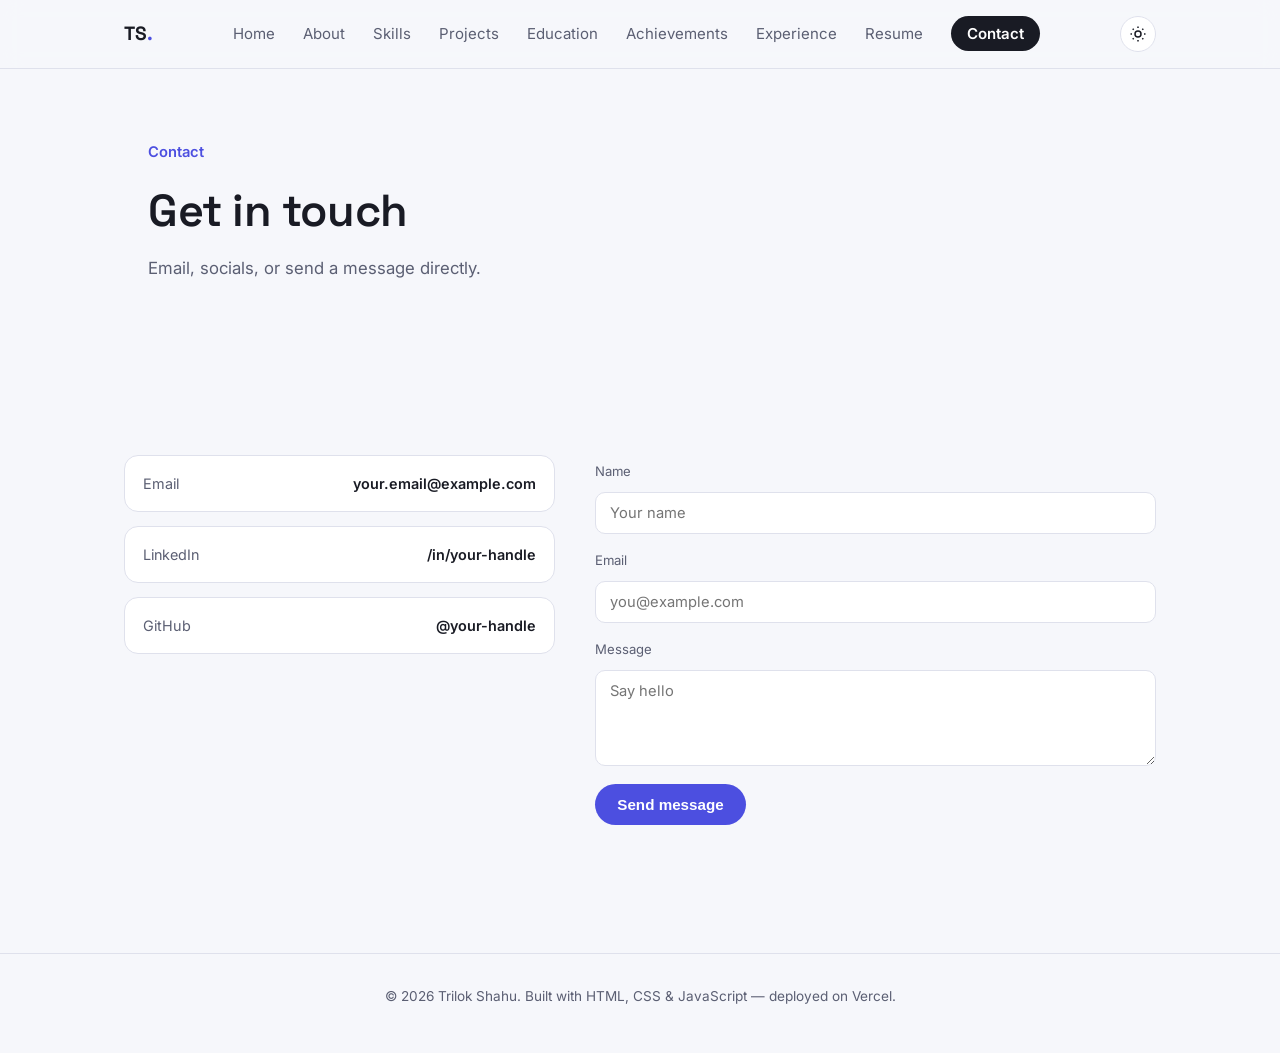
==== contact.html @ d197596f "Add files via upload" ====
<!DOCTYPE html>
<html lang="en">
<head>
<meta charset="UTF-8">
<meta name="viewport" content="width=device-width, initial-scale=1.0">
<title>Contact — Trilok Shahu</title>
<meta name="description" content="Contact Trilok Shahu — email, LinkedIn, GitHub.">
<link rel="preconnect" href="https://fonts.googleapis.com">
<link rel="preconnect" href="https://fonts.gstatic.com" crossorigin>
<link href="https://fonts.googleapis.com/css2?family=Space+Grotesk:wght@500;600;700&family=Inter:wght@400;500;600&display=swap" rel="stylesheet">
<link rel="stylesheet" href="style.css">
</head>
<body>

<div class="noise-bg" aria-hidden="true"></div>
<header class="nav-wrap">
  <nav class="nav" aria-label="Primary">
    <a href="index.html" class="nav-brand">TS<span class="dot">.</span></a>
    <button class="nav-toggle" id="navToggle" aria-label="Toggle menu" aria-expanded="false">
      <span></span><span></span><span></span>
    </button>
    <ul class="nav-links" id="navLinks">
      <li><a href="index.html">Home</a></li>
      <li><a href="about.html">About</a></li>
      <li><a href="skills.html">Skills</a></li>
      <li><a href="projects.html">Projects</a></li>
      <li><a href="education.html">Education</a></li>
      <li><a href="achievements.html">Achievements</a></li>
      <li><a href="experience.html">Experience</a></li>
      <li><a href="resume.html">Resume</a></li>
      <li><a href="contact.html" class="nav-cta is-current">Contact</a></li>
    </ul>
    <button class="theme-toggle" id="themeToggle" aria-label="Toggle dark mode">
      <svg class="icon-sun" width="18" height="18" viewBox="0 0 24 24" fill="none" stroke="currentColor" stroke-width="2"><circle cx="12" cy="12" r="4"/><path d="M12 2v2M12 20v2M4.9 4.9l1.4 1.4M17.7 17.7l1.4 1.4M2 12h2M20 12h2M4.9 19.1l1.4-1.4M17.7 6.3l1.4-1.4"/></svg>
      <svg class="icon-moon" width="18" height="18" viewBox="0 0 24 24" fill="none" stroke="currentColor" stroke-width="2"><path d="M21 12.8A9 9 0 1111.2 3 7 7 0 0021 12.8z"/></svg>
    </button>
  </nav>
</header>

<main>
  <section class="page-header">
    <div class="section-inner">
      <p class="eyebrow">Contact</p>
      <h1>Get in touch</h1>
      <p class="page-desc">Email, socials, or send a message directly.</p>
    </div>
  </section>
  <section class="section">
    <div class="section-inner">
      <div class="contact-grid">
        <div class="contact-links">
          <a href="mailto:your.email@example.com" class="contact-link">
            <span>Email</span><span class="contact-value">your.email@example.com</span>
          </a>
          <a href="https://linkedin.com/in/your-handle" class="contact-link" target="_blank" rel="noopener">
            <span>LinkedIn</span><span class="contact-value">/in/your-handle</span>
          </a>
          <a href="https://github.com/your-handle" class="contact-link" target="_blank" rel="noopener">
            <span>GitHub</span><span class="contact-value">@your-handle</span>
          </a>
        </div>
        <form class="contact-form" id="contactForm">
          <label for="cf-name">Name</label>
          <input id="cf-name" type="text" placeholder="Your name" required>
          <label for="cf-email">Email</label>
          <input id="cf-email" type="email" placeholder="you@example.com" required>
          <label for="cf-message">Message</label>
          <textarea id="cf-message" rows="4" placeholder="Say hello" required></textarea>
          <button type="submit" class="btn btn-primary">Send message</button>
          <p class="form-note" id="formNote"></p>
        </form>
      </div>
    </div>
  </section>

</main>

<footer class="site-footer">
  <p>&copy; <span id="year"></span> Trilok Shahu. Built with HTML, CSS &amp; JavaScript — deployed on Vercel.</p>
</footer>

<script src="script.js"></script>
</body>
</html>
---- style.css ----
/* ===== Tokens ===== */
:root{
  --bg: #F6F7FB;
  --bg-alt: #EEF0F8;
  --surface: #FFFFFF;
  --text: #191B24;
  --text-muted: #5B5F73;
  --border: #DFE1EC;
  --accent: #4C4FE0;
  --accent-2: #E8A23D;
  --accent-soft: #EDEDFC;
  --radius: 14px;
  --shadow: 0 1px 2px rgba(20,20,40,0.04), 0 8px 24px rgba(20,20,40,0.06);
  --max: 1080px;
  --font-head: 'Space Grotesk', 'Inter', sans-serif;
  --font-body: 'Inter', system-ui, sans-serif;
}
:root[data-theme="dark"]{
  --bg: #14151C;
  --bg-alt: #191A23;
  --surface: #1E202B;
  --text: #EDEEF5;
  --text-muted: #9A9DB5;
  --border: #2C2E3C;
  --accent: #8B8DFF;
  --accent-2: #F0B85C;
  --accent-soft: #23243A;
  --shadow: 0 1px 2px rgba(0,0,0,0.2), 0 8px 24px rgba(0,0,0,0.3);
}

*{ box-sizing: border-box; }
html{ scroll-behavior: smooth; }
body{
  margin:0; background: var(--bg); color: var(--text);
  font-family: var(--font-body); line-height: 1.6;
  transition: background 0.3s ease, color 0.3s ease;
}
h1,h2,h3{ font-family: var(--font-head); font-weight: 600; margin: 0 0 0.4em; letter-spacing: -0.01em; }
p{ margin: 0 0 1em; color: var(--text-muted); }
a{ color: inherit; text-decoration: none; }
ul{ margin:0; padding:0; list-style:none; }
img,svg{ display:block; max-width:100%; }

.section-inner{ max-width: var(--max); margin: 0 auto; padding: 0 24px; }
.section{ padding: 88px 0; }
.section-alt{ background: var(--bg-alt); }

/* ===== Nav ===== */
.nav-wrap{ position: sticky; top:0; z-index: 50; background: color-mix(in srgb, var(--bg) 88%, transparent); backdrop-filter: blur(10px); border-bottom: 1px solid var(--border); }
.nav{ max-width: var(--max); margin: 0 auto; padding: 16px 24px; display:flex; align-items:center; justify-content:space-between; gap: 24px; }
.nav-brand{ font-family: var(--font-head); font-weight:700; font-size: 1.2rem; }
.nav-brand .dot{ color: var(--accent); }
.nav-links{ display:flex; align-items:center; gap: 28px; font-size: 0.94rem; }
.nav-links a{ color: var(--text-muted); transition: color 0.2s; white-space: nowrap; }
.nav-links a:hover{ color: var(--text); }
.nav-links a.is-current{ color: var(--text); font-weight: 600; }
.nav-cta.is-current{ background: var(--text); }
.nav-cta{ background: var(--accent); color:#fff !important; padding: 8px 16px; border-radius: 999px; }
.nav-cta:hover{ opacity:0.9; color:#fff !important; }
.theme-toggle{ background: var(--surface); border:1px solid var(--border); width:36px; height:36px; border-radius:50%; display:flex; align-items:center; justify-content:center; cursor:pointer; color: var(--text); flex-shrink:0; }
.icon-moon{ display:none; }
:root[data-theme="dark"] .icon-sun{ display:none; }
:root[data-theme="dark"] .icon-moon{ display:block; }
.nav-toggle{ display:none; background:none; border:none; cursor:pointer; flex-direction:column; gap:5px; padding:4px; }
.nav-toggle span{ width:22px; height:2px; background: var(--text); display:block; }

/* ===== Hero ===== */
.hero{ padding: 100px 24px 80px; max-width: var(--max); margin: 0 auto; }
.hero-grid{ display:grid; grid-template-columns: 1.15fr 0.85fr; gap: 48px; align-items:center; }
.eyebrow{ color: var(--accent); font-weight:600; font-size: 0.92rem; margin-bottom: 10px; }
.hero h1{ font-size: clamp(2.4rem, 5vw, 3.6rem); margin-bottom: 0.3em; }
.hero-tag{ font-size: 1.2rem; color: var(--text); font-weight:500; margin-bottom: 0.6em; }
.hero-desc{ max-width: 46ch; }
.hero-cta{ display:flex; gap:14px; margin-top: 1.6em; flex-wrap: wrap; }
.btn{ display:inline-block; padding: 12px 22px; border-radius: 999px; font-weight:600; font-size:0.95rem; transition: transform 0.15s, opacity 0.15s; }
.btn:hover{ transform: translateY(-1px); }
.btn-primary{ background: var(--accent); color:#fff; }
.btn-primary:hover{ opacity:0.92; }
.btn-ghost{ border:1px solid var(--border); color: var(--text); }
.node-graph{ width:100%; height:auto; color: var(--text-muted); }
.node-graph .node-accent{ color: var(--accent); fill: var(--accent); }
.hero-visual{ display:flex; justify-content:center; }

/* ===== Page header (non-home pages) ===== */
.page-header{ padding: 72px 24px 40px; max-width: var(--max); margin: 0 auto; }
.page-header h1{ font-size: clamp(2rem, 4vw, 2.8rem); margin-bottom: 0.2em; }
.page-desc{ max-width: 56ch; font-size: 1.05rem; }

/* ===== Home quicklinks ===== */
.quicklinks-grid{ display:grid; grid-template-columns: repeat(3, 1fr); gap: 18px; }
.quicklink{ background: var(--surface); border:1px solid var(--border); border-radius: var(--radius); padding: 20px; transition: transform 0.15s, border-color 0.15s; }
.quicklink:hover{ transform: translateY(-2px); border-color: var(--accent); }
.quicklink h3{ font-size: 1rem; margin-bottom: 0.3em; }
.quicklink p{ font-size: 0.86rem; margin: 0; }

/* ===== Pyodide status + tags ===== */
.py-status{ display:flex; align-items:center; gap:10px; background: var(--accent-soft); border-radius: 10px; padding: 10px 16px; margin-top: 18px; font-size:0.86rem; color: var(--text); max-width: fit-content; }
.py-spinner{ width:14px; height:14px; border-radius:50%; border:2px solid var(--accent); border-top-color: transparent; animation: py-spin 0.8s linear infinite; flex-shrink:0; }
.py-status.py-ready .py-spinner{ animation:none; border:none; background: var(--accent); width:8px; height:8px; }
.py-status.py-error{ background: rgba(226,80,74,0.12); }
.py-status.py-error .py-spinner{ display:none; }
@keyframes py-spin{ to{ transform: rotate(360deg); } }
.py-tag{ font-size:0.68rem; font-weight:600; text-transform:uppercase; letter-spacing:0.04em; background: var(--accent); color:#fff; padding:2px 7px; border-radius:999px; margin-left:6px; vertical-align:middle; }

/* ===== Live app demo (hospital-app.html) ===== */
.app-layout{ display:grid; grid-template-columns: 380px 1fr; gap: 32px; align-items:start; }
.app-form{ background: var(--surface); border:1px solid var(--border); border-radius: var(--radius); padding: 22px; display:flex; flex-direction:column; gap:10px; position: sticky; top: 88px; }
.app-form h2{ font-size:1.05rem; margin-bottom: 0.2em; }
.app-form label{ font-size:0.82rem; color: var(--text-muted); margin-top:6px; }
.field-hint{ font-weight:400; font-style:italic; }
.app-form input, .app-form select{
  background: var(--bg); border:1px solid var(--border); border-radius:10px;
  padding: 10px 12px; font-family: var(--font-body); color: var(--text); font-size:0.9rem;
}
.app-form input:focus, .app-form select:focus{ outline: 2px solid var(--accent); outline-offset:1px; }
.form-row-2{ display:grid; grid-template-columns: 1fr 1fr; gap:10px; }
.suggestion-box{ background: var(--accent-soft); border-radius:10px; padding: 10px 14px; display:flex; flex-direction:column; gap:2px; margin-top:4px; }
.suggestion-box .fact-value{ color: var(--accent); }
.app-form .btn{ border:none; cursor:pointer; margin-top:6px; }

.app-list-head{ display:flex; justify-content:space-between; align-items:center; gap:16px; flex-wrap:wrap; margin-bottom: 14px; }
.app-list-head h2{ margin:0; font-size:1.05rem; }
.search-input{
  background: var(--surface); border:1px solid var(--border); border-radius:999px;
  padding: 8px 16px; font-size:0.88rem; color: var(--text); min-width: 200px;
}
.table-wrap{ background: var(--surface); border:1px solid var(--border); border-radius: var(--radius); overflow:hidden; }
.patient-table{ width:100%; border-collapse: collapse; font-size:0.86rem; }
.patient-table th{ text-align:left; padding: 12px 14px; background: var(--bg-alt); color: var(--text-muted); font-weight:600; font-size:0.78rem; text-transform: uppercase; letter-spacing:0.03em; }
.patient-table td{ padding: 12px 14px; border-top:1px solid var(--border); }
.badge{ background: var(--accent-soft); color: var(--accent); padding: 3px 10px; border-radius:999px; font-size:0.78rem; font-weight:600; }
.row-delete{ background:none; border:none; color: var(--text-muted); cursor:pointer; font-size:0.9rem; }
.row-delete:hover{ color: #E2504A; }
.empty-note{ padding: 24px; text-align:center; color: var(--text-muted); font-size:0.9rem; margin:0; }

.knowledge-details{ margin-top: 40px; background: var(--surface); border:1px solid var(--border); border-radius: var(--radius); padding: 18px 22px; }
.knowledge-details summary{ cursor:pointer; font-weight:600; font-size:0.94rem; }
.knowledge-details .feature-list{ margin-top: 12px; }

/* ===== Project detail page ===== */
.back-link{ display:inline-block; font-size:0.85rem; color: var(--text-muted); margin-bottom: 18px; }
.back-link:hover{ color: var(--accent); }
.detail-cta{ display:flex; align-items:center; gap:16px; flex-wrap:wrap; margin-top: 1.4em; }
.detail-note{ font-size:0.82rem; color: var(--text-muted); font-style: italic; }
.detail-grid{ display:grid; grid-template-columns: 1fr 260px; gap: 48px; align-items:start; }
.detail-grid h2{ font-size: 1.2rem; margin-top: 2em; }
.detail-grid h2:first-child{ margin-top: 0; }
.feature-list{ display:flex; flex-direction:column; gap:8px; }
.feature-list li{ color: var(--text-muted); font-size:0.94rem; padding-left: 18px; position:relative; }
.feature-list li::before{ content:"→"; position:absolute; left:0; color: var(--accent); }
.feature-list strong{ color: var(--text); }
.chip-row-inline{ display:flex; flex-wrap:wrap; gap:8px; }
.code-block{
  background: var(--surface); border:1px solid var(--border); border-radius: var(--radius);
  padding: 18px 20px; overflow-x:auto; font-family: 'JetBrains Mono', 'Fira Code', monospace;
  font-size: 0.82rem; line-height:1.55; color: var(--text);
}
.detail-grid code{ font-family: 'JetBrains Mono', 'Fira Code', monospace; background: var(--bg-alt); padding: 2px 6px; border-radius:5px; font-size:0.85em; }
.code-block code{ background:none; padding:0; }
.run-steps{ margin: 0; padding-left: 20px; color: var(--text-muted); display:flex; flex-direction:column; gap:6px; }
.detail-side{ display:grid; gap:14px; position: sticky; top: 88px; }

/* ===== About ===== */
.about-grid{ display:grid; grid-template-columns: 1.4fr 1fr; gap: 48px; margin-top: 32px; align-items:start; }
.about-facts{ display:grid; gap:16px; }
.fact{ background: var(--surface); border:1px solid var(--border); border-radius: var(--radius); padding: 16px 18px; display:flex; flex-direction:column; gap:4px; }
.fact-label{ font-size:0.8rem; color: var(--text-muted); }
.fact-value{ font-weight:600; }

/* ===== Skills ===== */
.skills-grid{ display:grid; grid-template-columns: repeat(3, 1fr); gap: 20px; margin-top: 28px; }
.skill-card{ background: var(--surface); border:1px solid var(--border); border-radius: var(--radius); padding: 22px; }
.skill-card h3{ font-size:1.02rem; margin-bottom: 0.7em; }
.skill-card li{ color: var(--text-muted); padding: 4px 0; font-size:0.93rem; border-top: 1px solid var(--border); }
.skill-card li:first-child{ border-top:none; }
.skills-note{ margin-top: 20px; font-size: 0.85rem; font-style: italic; }

/* ===== Projects ===== */
.section-head{ display:flex; justify-content:space-between; align-items:center; flex-wrap:wrap; gap:16px; }
.filter-bar{ display:flex; gap:8px; }
.filter-btn{ background: var(--surface); border:1px solid var(--border); padding:7px 16px; border-radius:999px; font-size:0.85rem; cursor:pointer; color: var(--text-muted); font-family: var(--font-body); }
.filter-btn.is-active{ background: var(--accent); color:#fff; border-color: var(--accent); }
.project-grid{ display:grid; grid-template-columns: repeat(3, 1fr); gap: 22px; margin-top: 30px; }
.project-card{ background: var(--surface); border:1px solid var(--border); border-radius: var(--radius); overflow:hidden; box-shadow: var(--shadow); display:flex; flex-direction:column; }
.project-thumb{ background: var(--accent-soft); padding: 20px; color: var(--accent); }
.project-thumb .thumb-accent{ color: var(--accent-2); fill: var(--accent-2); }
.project-body{ padding: 20px; display:flex; flex-direction:column; gap:8px; flex:1; }
.project-body h3{ font-size:1.05rem; }
.project-body p{ font-size:0.9rem; flex:1; }
.project-tech{ display:flex; flex-wrap:wrap; gap:6px; margin: 4px 0; }
.project-tech li{ font-size:0.75rem; background: var(--bg-alt); padding:3px 10px; border-radius:999px; color: var(--text-muted); }
.project-links{ display:flex; gap:16px; margin-top:6px; }
.proj-link{ font-size:0.85rem; font-weight:600; color: var(--accent); }
.proj-link-muted{ color: var(--text-muted); }
.project-card.is-hidden{ display:none; }

/* ===== Education timeline ===== */
.timeline{ margin-top: 30px; border-left: 2px solid var(--border); padding-left: 28px; }
.timeline-item{ position:relative; padding-bottom: 4px; }
.timeline-marker{ position:absolute; left:-34px; top:4px; width:10px; height:10px; border-radius:50%; background: var(--accent); }
.timeline-meta{ color: var(--accent); font-size:0.85rem; font-weight:600; margin-bottom: 0.6em; }

/* ===== Achievements / Experience ===== */
.chip-row{ display:flex; flex-wrap:wrap; gap:10px; margin-top: 24px; }
.chip{ background: var(--surface); border:1px dashed var(--border); padding: 10px 18px; border-radius: 999px; font-size:0.88rem; color: var(--text-muted); }
.empty-state{ margin-top: 24px; background: var(--surface); border:1px dashed var(--border); border-radius: var(--radius); padding: 28px; }

/* ===== Resume ===== */
.resume-inner{ text-align:left; }
.resume-inner .btn{ margin: 14px 0; }

/* ===== Contact ===== */
.contact-grid{ display:grid; grid-template-columns: 1fr 1.3fr; gap: 40px; margin-top: 28px; }
.contact-links{ display:flex; flex-direction:column; gap:14px; }
.contact-link{ background: var(--surface); border:1px solid var(--border); border-radius: var(--radius); padding: 16px 18px; display:flex; justify-content:space-between; font-size:0.9rem; }
.contact-link span:first-child{ color: var(--text-muted); }
.contact-value{ font-weight:600; }
.contact-form{ display:flex; flex-direction:column; gap:10px; }
.contact-form label{ font-size:0.82rem; color: var(--text-muted); margin-top:6px; }
.contact-form input, .contact-form textarea{
  background: var(--surface); border:1px solid var(--border); border-radius:10px;
  padding: 11px 14px; font-family: var(--font-body); color: var(--text); font-size:0.92rem;
}
.contact-form input:focus, .contact-form textarea:focus{ outline: 2px solid var(--accent); outline-offset:1px; }
.contact-form .btn{ margin-top: 8px; border:none; cursor:pointer; align-self:flex-start; }
.form-note{ font-size:0.85rem; color: var(--accent); min-height: 1.2em; }

/* ===== Footer ===== */
.site-footer{ text-align:center; padding: 32px 24px; border-top:1px solid var(--border); color: var(--text-muted); font-size:0.85rem; }

/* ===== Responsive ===== */
@media (max-width: 860px){
  .hero-grid, .about-grid, .contact-grid, .detail-grid, .app-layout{ grid-template-columns: 1fr; }
  .hero-visual{ order:-1; max-width: 260px; margin: 0 auto; }
  .skills-grid{ grid-template-columns: repeat(2,1fr); }
  .quicklinks-grid{ grid-template-columns: repeat(2,1fr); }
  .project-grid{ grid-template-columns: 1fr; }
  .nav-links{
    position:absolute; top: 100%; left:0; right:0; background: var(--surface);
    border-bottom:1px solid var(--border); flex-direction:column; align-items:flex-start;
    padding: 16px 24px; gap: 16px; display:none;
  }
  .nav-links.is-open{ display:flex; }
  .nav-toggle{ display:flex; }
}
@media (max-width: 560px){
  .skills-grid{ grid-template-columns: 1fr; }
  .section{ padding: 64px 0; }
  .form-row-2{ grid-template-columns: 1fr; }
  .app-form{ position: static; }
}

/* Reduced motion */
@media (prefers-reduced-motion: reduce){
  html{ scroll-behavior:auto; }
  .btn{ transition:none; }
}
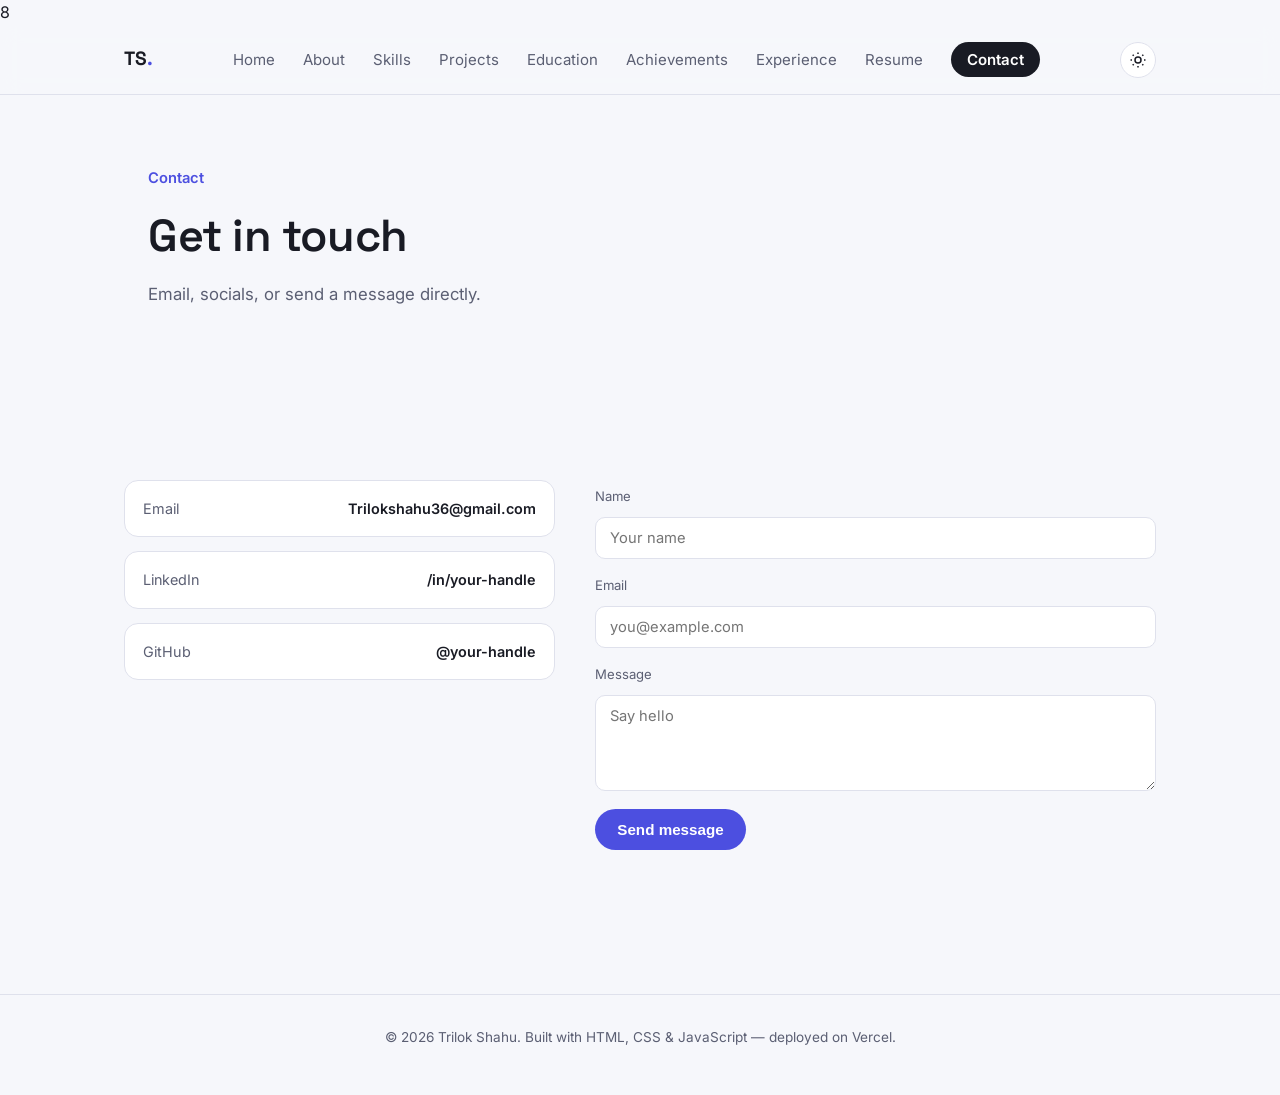
==== commit 0dfb7dd8: "Update contact.html" ====
--- a/contact.html
+++ b/contact.html
@@ -1,4 +1,4 @@
-<!DOCTYPE html>
+8<!DOCTYPE html>
 <html lang="en">
 <head>
 <meta charset="UTF-8">
@@ -50,12 +50,12 @@
       <div class="contact-grid">
         <div class="contact-links">
           <a href="mailto:your.email@example.com" class="contact-link">
-            <span>Email</span><span class="contact-value">your.email@example.com</span>
+            <span>Email</span><span class="contact-value">Trilokshahu36@gmail.com</span>
           </a>
-          <a href="https://linkedin.com/in/your-handle" class="contact-link" target="_blank" rel="noopener">
+          <a href="https://www.linkedin.com/in/trilok-shahu-736469418" class="contact-link" target="_blank" rel="noopener">
             <span>LinkedIn</span><span class="contact-value">/in/your-handle</span>
           </a>
-          <a href="https://github.com/your-handle" class="contact-link" target="_blank" rel="noopener">
+          <a href="https://github.com/TRILOK36" class="contact-link" target="_blank" rel="noopener">
             <span>GitHub</span><span class="contact-value">@your-handle</span>
           </a>
         </div>
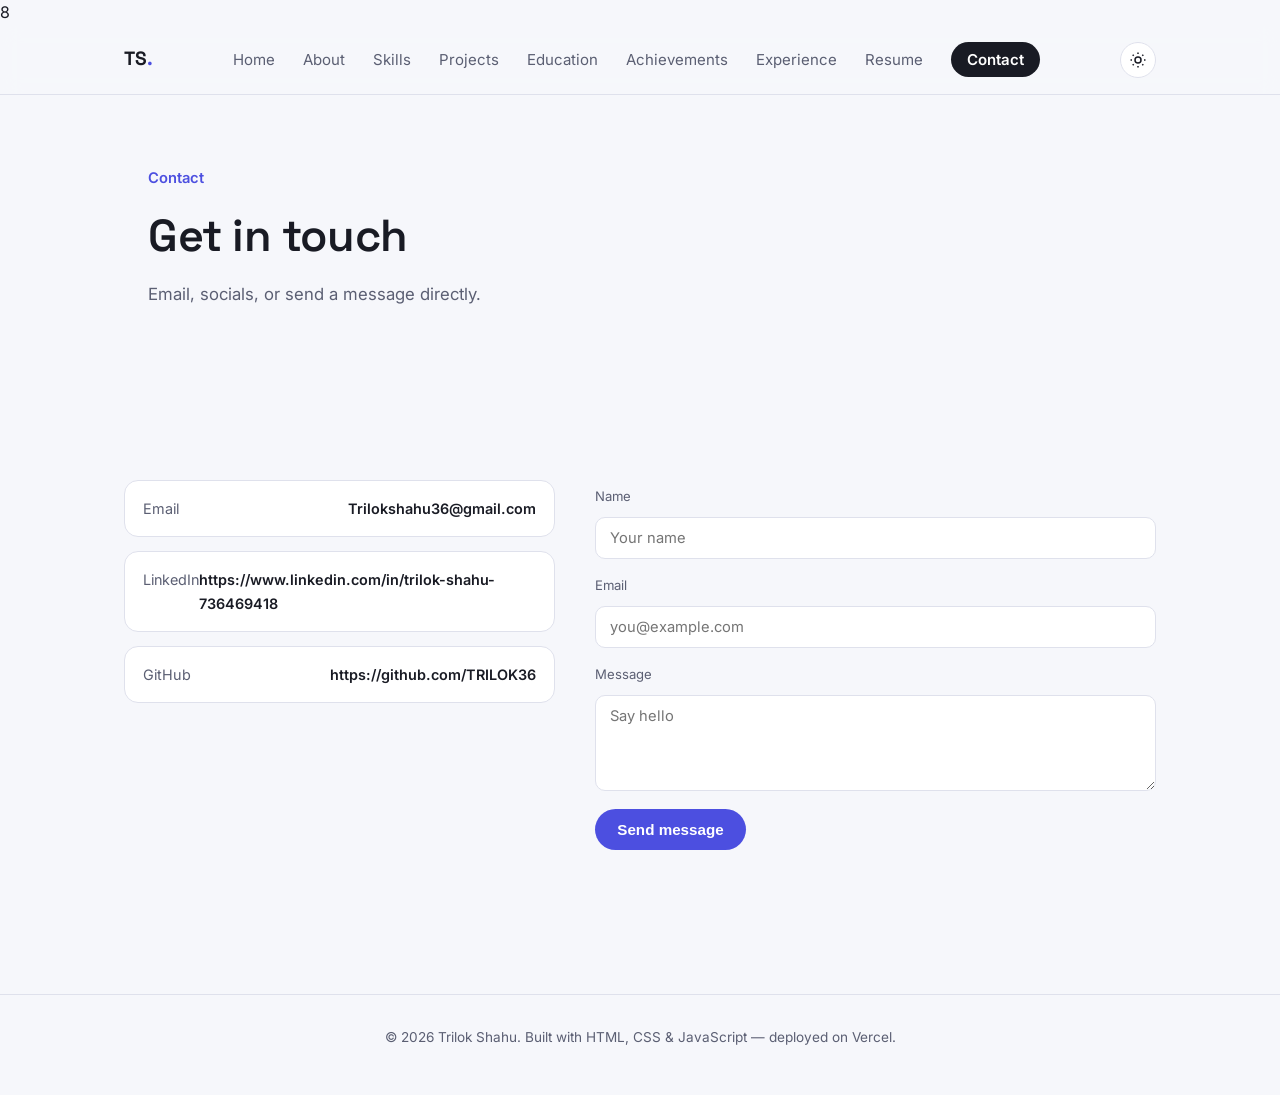
==== commit e97e20d8: "Update contact.html" ====
--- a/contact.html
+++ b/contact.html
@@ -49,14 +49,14 @@
     <div class="section-inner">
       <div class="contact-grid">
         <div class="contact-links">
-          <a href="mailto:your.email@example.com" class="contact-link">
+          <a href="mailto:Trilokshahu36@gmail.com" class="contact-link">
             <span>Email</span><span class="contact-value">Trilokshahu36@gmail.com</span>
           </a>
           <a href="https://www.linkedin.com/in/trilok-shahu-736469418" class="contact-link" target="_blank" rel="noopener">
-            <span>LinkedIn</span><span class="contact-value">/in/your-handle</span>
+            <span>LinkedIn</span><span class="contact-value">https://www.linkedin.com/in/trilok-shahu-736469418</span>
           </a>
           <a href="https://github.com/TRILOK36" class="contact-link" target="_blank" rel="noopener">
-            <span>GitHub</span><span class="contact-value">@your-handle</span>
+            <span>GitHub</span><span class="contact-value">https://github.com/TRILOK36</span>
           </a>
         </div>
         <form class="contact-form" id="contactForm">
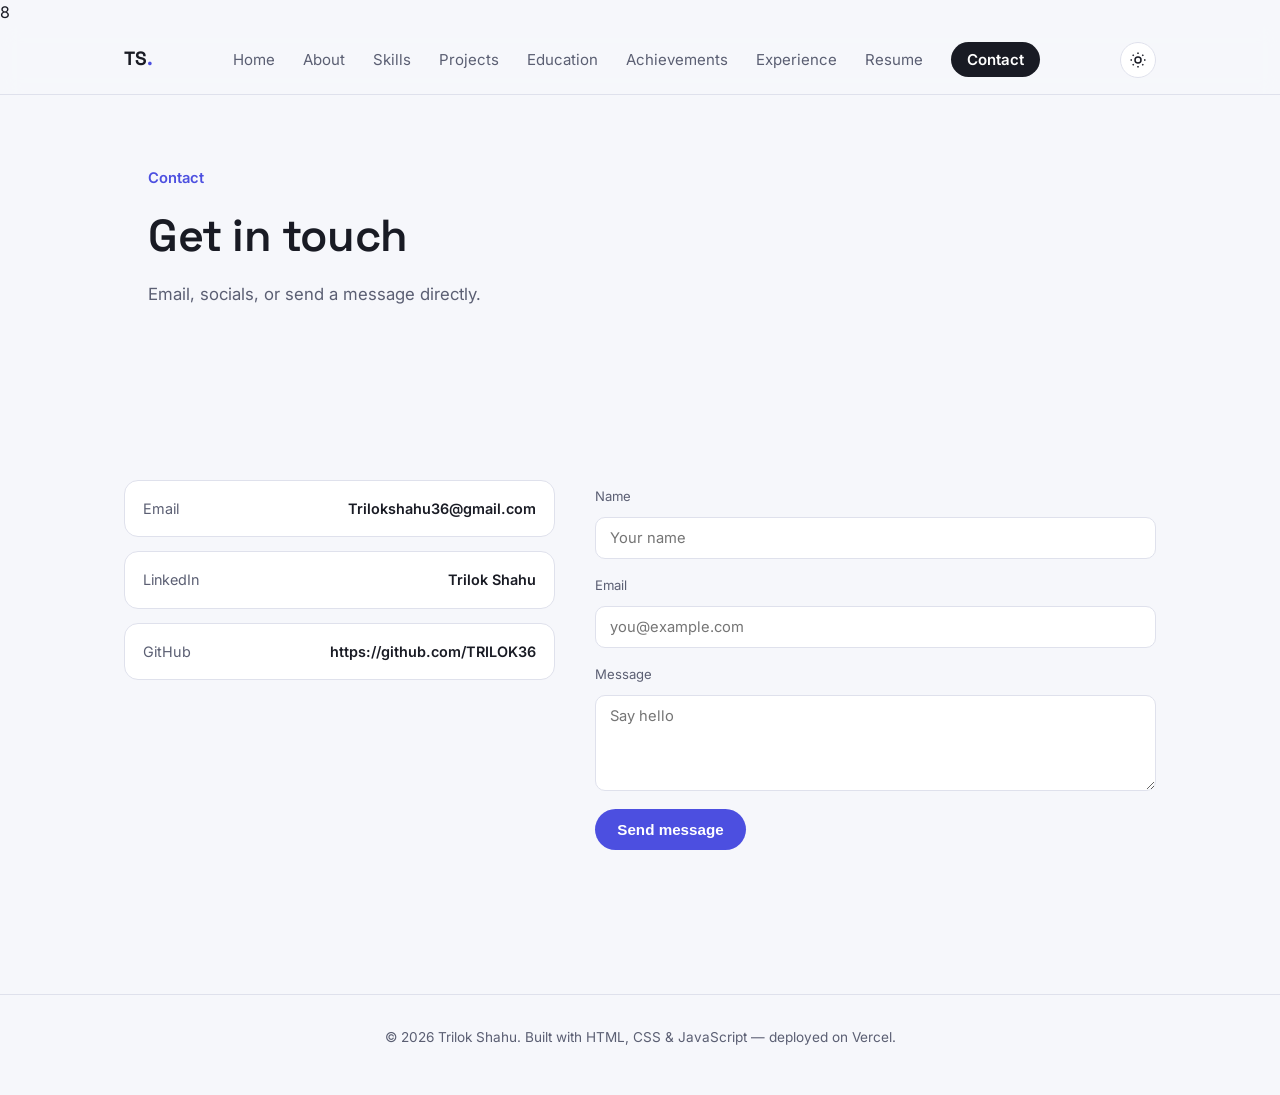
==== commit 8a3bcbdb: "Update contact.html" ====
--- a/contact.html
+++ b/contact.html
@@ -53,7 +53,7 @@
             <span>Email</span><span class="contact-value">Trilokshahu36@gmail.com</span>
           </a>
           <a href="https://www.linkedin.com/in/trilok-shahu-736469418" class="contact-link" target="_blank" rel="noopener">
-            <span>LinkedIn</span><span class="contact-value">https://www.linkedin.com/in/trilok-shahu-736469418</span>
+            <span>LinkedIn</span><span class="contact-value">Trilok Shahu</span>
           </a>
           <a href="https://github.com/TRILOK36" class="contact-link" target="_blank" rel="noopener">
             <span>GitHub</span><span class="contact-value">https://github.com/TRILOK36</span>
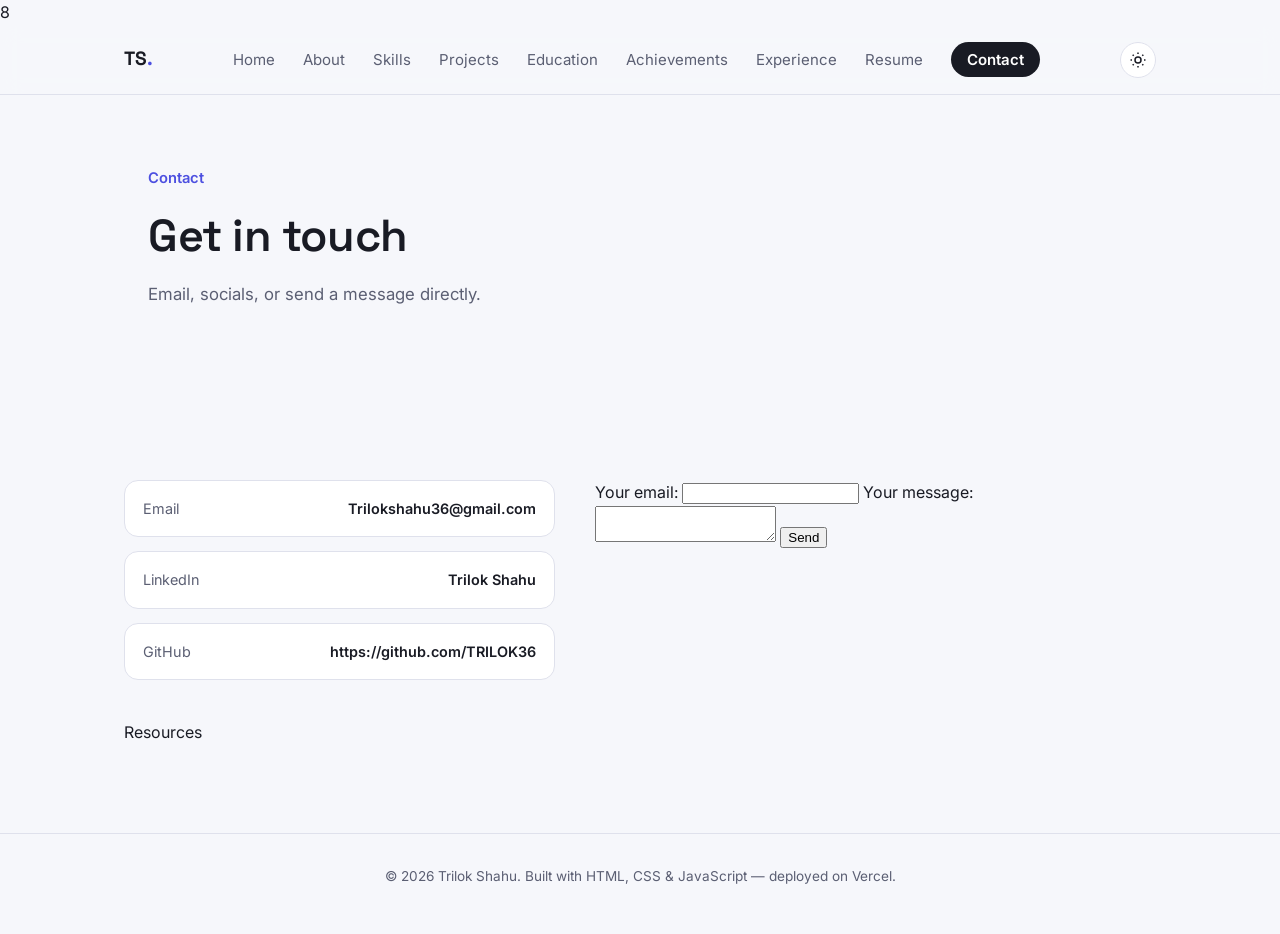
==== commit c530f4eb: "Update contact.html" ====
--- a/contact.html
+++ b/contact.html
@@ -59,16 +59,22 @@
             <span>GitHub</span><span class="contact-value">https://github.com/TRILOK36</span>
           </a>
         </div>
-        <form class="contact-form" id="contactForm">
-          <label for="cf-name">Name</label>
-          <input id="cf-name" type="text" placeholder="Your name" required>
-          <label for="cf-email">Email</label>
-          <input id="cf-email" type="email" placeholder="you@example.com" required>
-          <label for="cf-message">Message</label>
-          <textarea id="cf-message" rows="4" placeholder="Say hello" required></textarea>
-          <button type="submit" class="btn btn-primary">Send message</button>
-          <p class="form-note" id="formNote"></p>
-        </form>
+      <form
+  action="https://formspree.io/f/xvkgwnln"
+  method="POST"
+>
+  <label>
+    Your email:
+    <input type="email" name="email">
+  </label>
+  <label>
+    Your message:
+    <textarea name="message"></textarea>
+  </label>
+  <!-- your other form fields go here -->
+  <button type="submit">Send</button>
+</form>
+Resources
       </div>
     </div>
   </section>
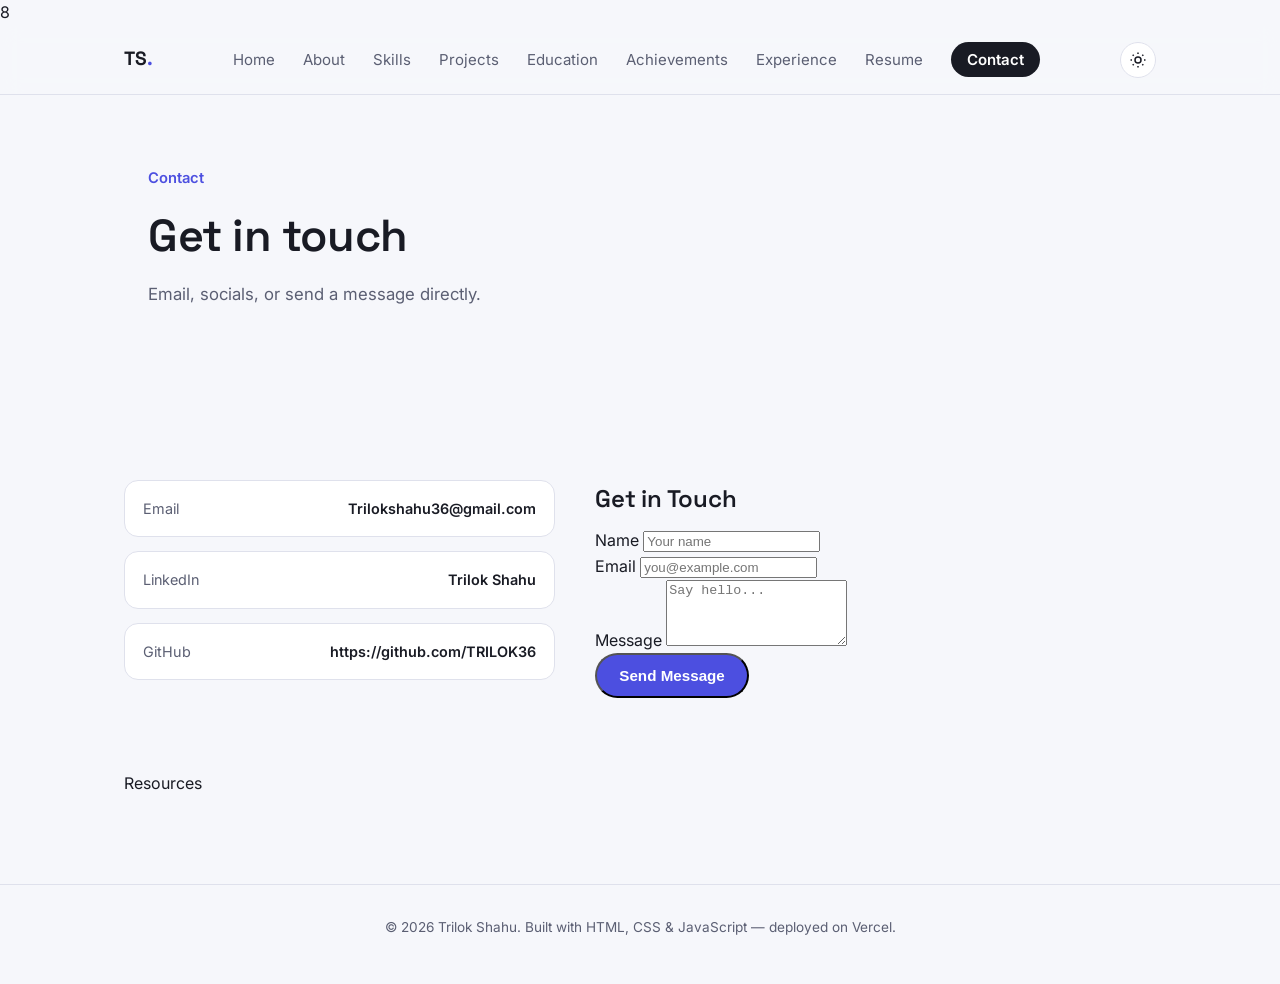
==== commit 95d63b9d: "Update contact.html" ====
--- a/contact.html
+++ b/contact.html
@@ -59,21 +59,29 @@
             <span>GitHub</span><span class="contact-value">https://github.com/TRILOK36</span>
           </a>
         </div>
-      <form
-  action="https://formspree.io/f/xvkgwnln"
-  method="POST"
->
-  <label>
-    Your email:
-    <input type="email" name="email">
-  </label>
-  <label>
-    Your message:
-    <textarea name="message"></textarea>
-  </label>
-  <!-- your other form fields go here -->
-  <button type="submit">Send</button>
-</form>
+ <div class="contact-container">
+  <h2>Get in Touch</h2>
+  
+  <form action="https://formspree.io" method="POST">
+    <div class="form-group">
+      <label for="cf-name">Name</label>
+      <input id="cf-name" type="text" name="name" placeholder="Your name" required>
+    </div>
+
+    <div class="form-group">
+      <label for="cf-email">Email</label>
+      <input id="cf-email" type="email" name="email" placeholder="you@example.com" required>
+    </div>
+
+    <div class="form-group">
+      <label for="cf-message">Message</label>
+      <textarea id="cf-message" name="message" rows="4" placeholder="Say hello..." required></textarea>
+    </div>
+
+    <button type="submit" class="btn btn-primary">Send Message</button>
+    <p class="form-note" id="formNote"></p>
+  </form>
+</div>
 Resources
       </div>
     </div>
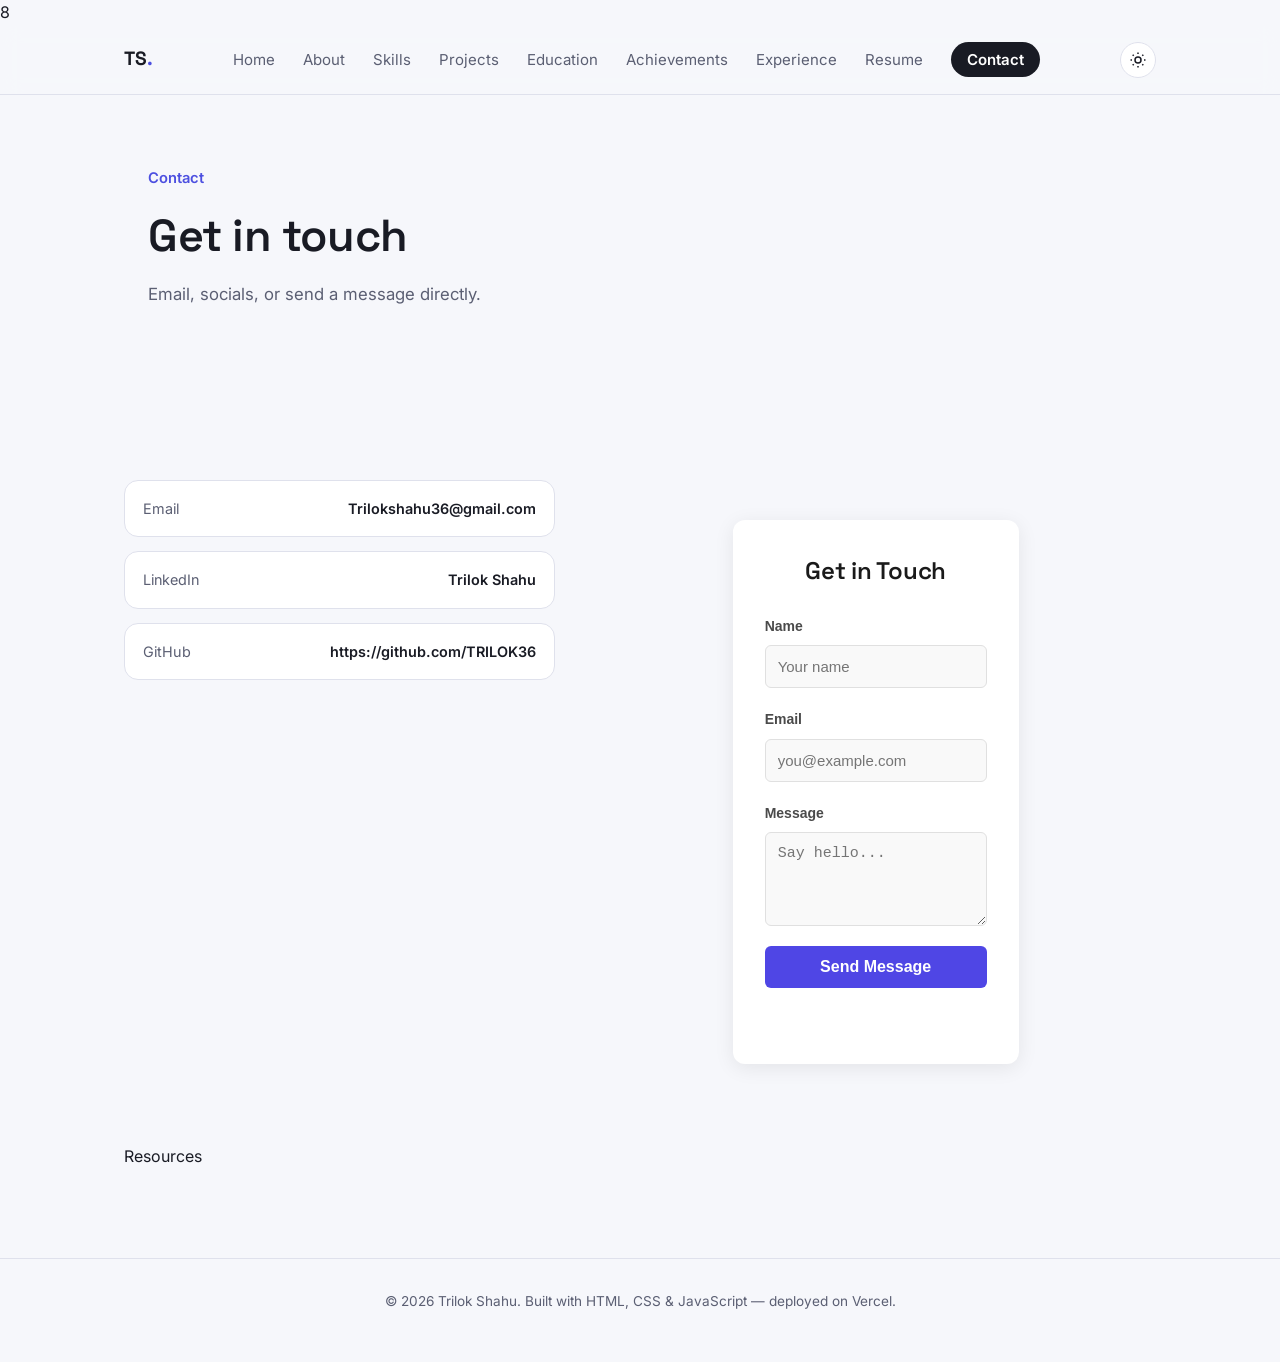
==== commit b1508324: "Update contact.html" ====
--- a/contact.html
+++ b/contact.html
@@ -62,7 +62,11 @@
  <div class="contact-container">
   <h2>Get in Touch</h2>
   
-  <form action="https://formspree.io" method="POST">
+
+
+
+
+  <form action="https://formspree.io/f/xvkgwnln" method="POST">
     <div class="form-group">
       <label for="cf-name">Name</label>
       <input id="cf-name" type="text" name="name" placeholder="Your name" required>
--- a/style.css
+++ b/style.css
@@ -210,6 +210,89 @@
 .resume-inner .btn{ margin: 14px 0; }
 
 /* ===== Contact ===== */
+
+/* Modern Form Styling */
+.contact-container {
+  max-width: 480px;
+  margin: 40px auto;
+  padding: 32px;
+  background: #ffffff;
+  border-radius: 12px;
+  box-shadow: 0 4px 20px rgba(0, 0, 0, 0.08);
+  font-family: -apple-system, BlinkMacSystemFont, "Segoe UI", Roboto, sans-serif;
+}
+
+.contact-container h2 {
+  margin-top: 0;
+  margin-bottom: 24px;
+  font-size: 24px;
+  color: #1a1a1a;
+  text-align: center;
+}
+
+.form-group {
+  margin-bottom: 20px;
+}
+
+.form-group label {
+  display: block;
+  margin-bottom: 8px;
+  font-size: 14px;
+  font-weight: 600;
+  color: #4a4a4a;
+}
+
+.form-group input,
+.form-group textarea {
+  width: 100%;
+  padding: 12px;
+  border: 1px solid #e0e0e0;
+  border-radius: 6px;
+  font-size: 15px;
+  color: #333333;
+  background-color: #f9f9f9;
+  box-sizing: border-box;
+  transition: all 0.2s ease-in-out;
+}
+
+/* Subtle focus effect when clicking input fields */
+.form-group input:focus,
+.form-group textarea:focus {
+  outline: none;
+  border-color: #4f46e5;
+  background-color: #ffffff;
+  box-shadow: 0 0 0 4px rgba(79, 70, 229, 0.1);
+}
+
+.btn-primary {
+  width: 100%;
+  padding: 12px;
+  background-color: #4f46e5; /* Modern Indigo */
+  color: #ffffff;
+  border: none;
+  border-radius: 6px;
+  font-size: 16px;
+  font-weight: 600;
+  cursor: pointer;
+  transition: background-color 0.2s ease;
+}
+
+.btn-primary:hover {
+  background-color: #4338ca;
+}
+
+.btn-primary:active {
+  transform: scale(0.98);
+}
+
+.form-note {
+  margin-top: 12px;
+  font-size: 13px;
+  text-align: center;
+  color: #71717a;
+}
+
+
 .contact-grid{ display:grid; grid-template-columns: 1fr 1.3fr; gap: 40px; margin-top: 28px; }
 .contact-links{ display:flex; flex-direction:column; gap:14px; }
 .contact-link{ background: var(--surface); border:1px solid var(--border); border-radius: var(--radius); padding: 16px 18px; display:flex; justify-content:space-between; font-size:0.9rem; }
